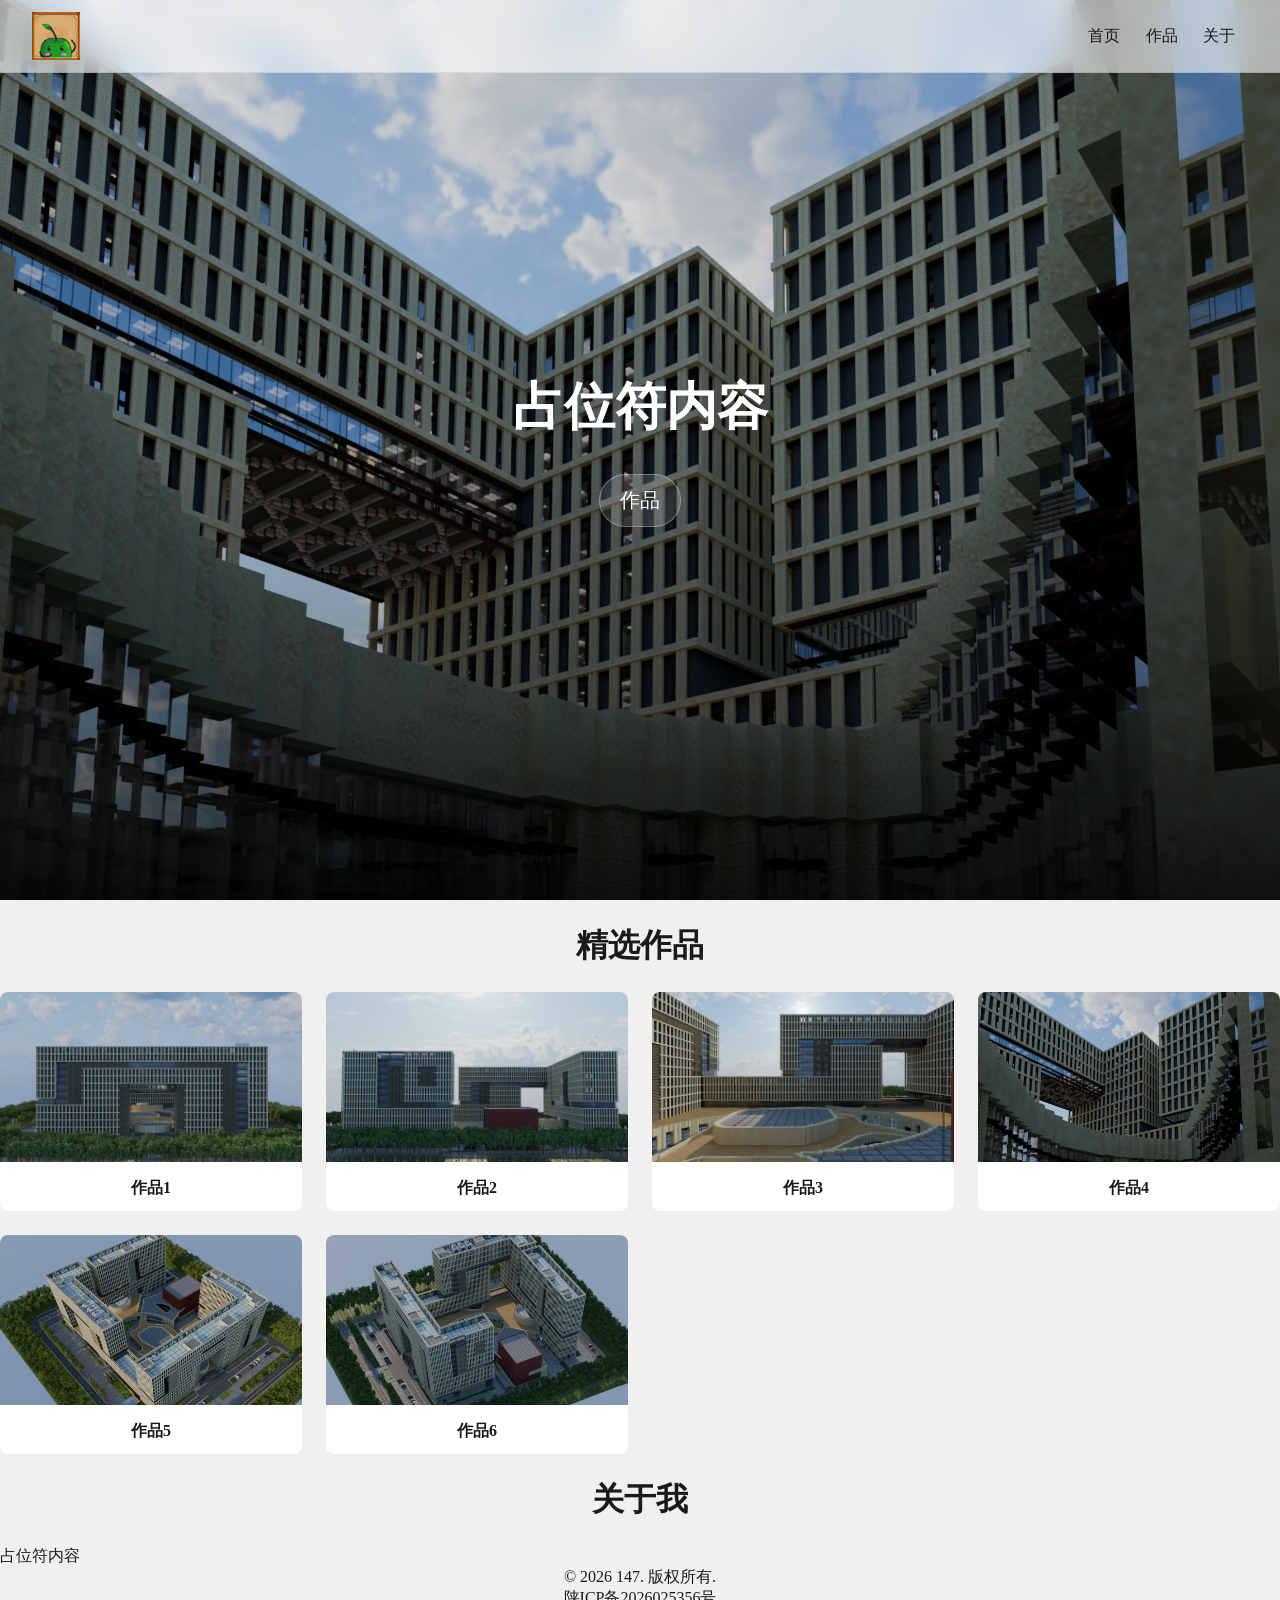
==== index.html @ 008776a1 "first commit" ====
<!DOCTYPE html>
<html lang="zh-CN">
    <head>
        <meta charset="UTF-8">
        <meta name="viewport" content="width=device-width, initial-scale=1.0">
        <link rel="icon" href="favicon.ico" />
        <link rel="stylesheet" href="styles.css">
        <title>147家园</title>
    </head>
    <body>
        <nav>
            <img src="logo.png" alt="Logo" class="logo">
            <ul class="nav-links">
                <li><a href="index.html">首页</a></li>
                <li><a href="portfolio.html">作品</a></li>
                <li><a href="about.html">关于</a></li>
            </ul>
        </nav>

        <main>
            <section class="hero">
                <img  class="hero-image" src="hero-image.png" alt="Hero Image">
                <div class="hero-content">
                    <h1>占位符内容</h1>
                    <a href="portfolio.html" class="btn">作品</a>
                </div>
            </section>

            <section>
                <h2>精选作品</h2>

                <ul class="selected-works">
                    <li class="work-card">
                        <a href="work1.html">
                            <img src="work1.png" alt="作品1">
                        </a>
                        <h3><a href="work1.html">作品1</a></h3>
                    </li>

                    <li class="work-card">
                        <a href="work2.html">
                            <img src="work2.png" alt="作品2">
                        </a>
                        <h3><a href="work2.html">作品2</a></h3>
                    </li>

                    <li class="work-card">
                        <a href="work3.html">
                            <img src="work3.png" alt="作品3">
                        </a>
                        <h3><a href="work3.html">作品3</a></h3>
                    </li>

                    <li class="work-card">
                        <a href="work4.html">
                            <img src="work4.png" alt="作品4">
                        </a>
                        <h3><a href="work4.html">作品4</a></h3>
                    </li>

                    <li class="work-card">
                        <a href="work5.html">
                            <img src="work5.png" alt="作品5">
                        </a>
                        <h3><a href="work5.html">作品5</a></h3>
                    </li>

                    <li class="work-card">
                        <a href="work6.html">
                            <img src="work6.png" alt="作品6">
                        </a>
                        <h3><a href="work6.html">作品6</a></h3>
                    </li>
                </ul>
            </section>

            <section class="about">
                <h2>关于我</h2>
                <p>占位符内容</p>
            </section>

        </main>

        <footer>
            <p>&copy; 2026 147. 版权所有.</p>
            <a href="https://beian.miit.gov.cn/" target="_blank">陕ICP备2026025356号</a>
        </footer>
    </body>
</html>
---- styles.css ----
/* 全局设置 */
* {
    margin: 0;
    padding: 0;
    box-sizing: border-box;
}

:root {
    --bg: #f2efef;
    --bg-elevated: #ffffff;
    --hover-bg: #f0f0f0;
    --text: #1a1a1a;
    --text-muted: #666;
    --border: rgba(0, 0, 0, 0.08);
}

body {
    background-color: var(--bg);
    color: var(--text);
    display: flex;
    flex-direction: column;
    min-height: 100vh;
}

li {
    list-style: none;
}

hr {
    border: 0;
    height: 0.1rem;
    background: linear-gradient(to right, transparent, #333, transparent);
}
a {
    text-decoration: none;
    color: inherit;
}

h2 {
    font-size: 2rem;
    display: block;
    margin: 1.5rem 0;
    text-align: center;
}

/* 导航栏样式 */
nav {
    z-index: 10;
    position: fixed;
    top: 0;
    left: 0;
    right: 0;
    background-color: rgba(255, 255, 255, 0.6);
    backdrop-filter: blur(16px);
    border-bottom: 1px solid var(--border);
    padding: 0.75rem 2rem;
    display: flex;
    align-items: center;
    justify-content: space-between;
}

.logo {
    height: 3rem;
    width: auto;
}

.nav-links {
    display: flex;
}

.nav-links li a {
    display: block;
    padding: 0.5rem 0.8rem;
}

.nav-links li a:hover {
    background-color: rgba(0, 0, 0, 0.08);
    border-radius: 4px;
}

/* Hero Section */
.hero {
    height: 100vh;
    position: relative;
    overflow: hidden;
}

.hero-image {
    position: absolute;
    width: 100%;
    height: 100%;
    object-fit: cover;
}

.hero::after {
    content: "";
    position: absolute;
    bottom: 0;
    left: 0;
    right: 0;
    height: 50%;
    background: linear-gradient(
        to top,
        rgba(0,0,0,0.7) 0%,
        rgba(0,0,0,0.3) 40%,
        transparent 100%
    );
    pointer-events: none;
}

.hero-content {
    color: #ffffff;
    position: absolute;
    z-index: 1;
    inset: 0;
    display: flex;
    flex-direction: column;
    justify-content: center;
    align-items: center;
    text-align: center;
    padding: 3rem 2rem;
}


.hero h1 {
    font-size: clamp(2rem, 4vw, 4rem);
    margin-bottom: 2rem;
}

.btn {
    display: inline-block;
    color: #ffffff;
    font-size: 1.25rem;
    background-color: rgba(255,255,255,0.15);
    padding: 0.75rem 1.25rem;
    text-align: center;
    border: 1px solid rgba(255,255,255,0.30);
    border-radius: 9999px;
    transition: background-color 0.2s ease;
}

.btn:hover {
    background-color: rgba(255,255,255,0.1);
}

/* 精选卡片 */
.selected-works {
    display: grid;
    grid-template-columns: repeat(auto-fill, minmax(280px, 1fr));
    gap: 1.5rem;
}

.work-card {
    background: var(--bg-elevated);
    border-radius: 8px;
    transition: box-shadow 0.3s ease, transform 0.3s ease;
}

.work-card a {
    display: block;
    overflow: hidden;
    border-radius: 8px 8px 0 0;
}

.work-card h3 {
    text-align: center;
    padding: 0.75rem 1rem;
    font-size: 1rem;
    font-weight: 600;
}

.work-card img {
    width: 100%;
    aspect-ratio: 16 / 9;
    object-fit: cover;
    transition: transform 0.3s ease;
}

.work-card:hover {   
    box-shadow: 0 8px 24px rgba(0, 0, 0, 0.1);
    transform: translateY(-4px);
}

.work-card:hover img {
    transform: scale(1.04);
}

/* 关于 */

/* 页脚 */
footer {
    text-align: center;
}
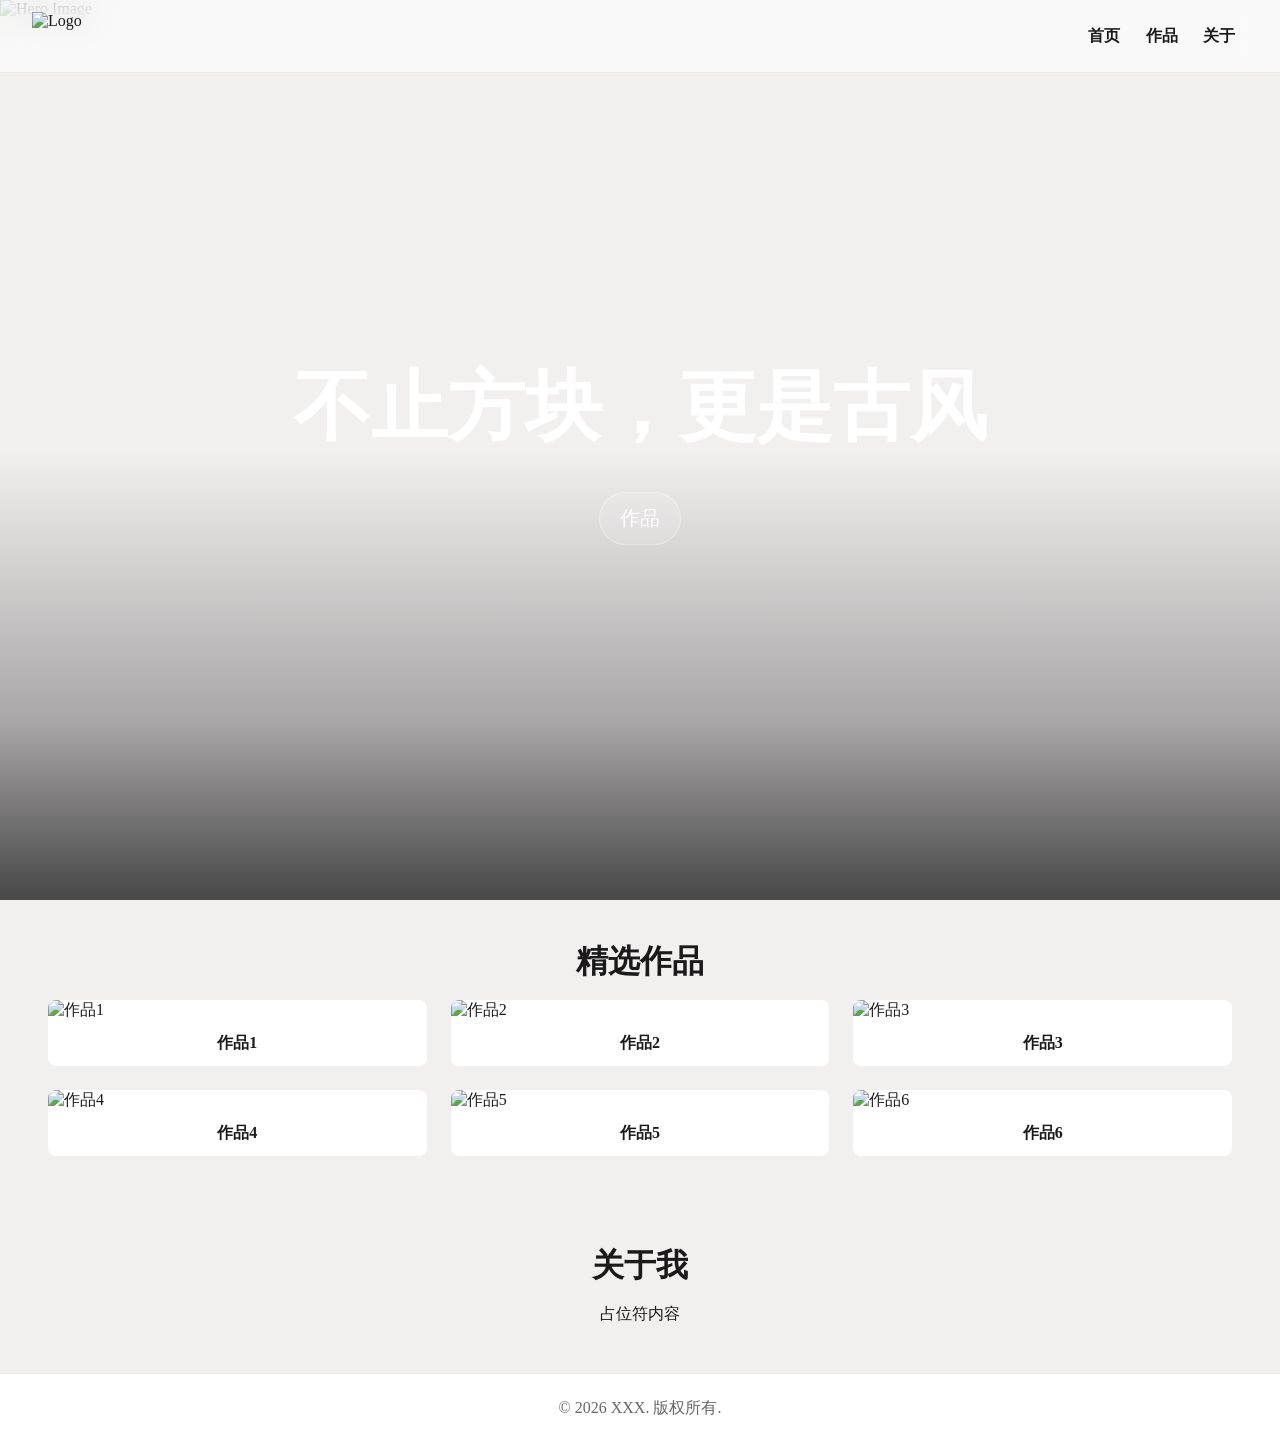
==== commit 3973ce45: "基本完善了首页，新加了README描述本项目" ====
--- a/index.html
+++ b/index.html
@@ -5,11 +5,11 @@
         <meta name="viewport" content="width=device-width, initial-scale=1.0">
         <link rel="icon" href="favicon.ico" />
         <link rel="stylesheet" href="styles.css">
-        <title>147家园</title>
+        <title>XXX家园</title>
     </head>
     <body>
         <nav>
-            <img src="logo.png" alt="Logo" class="logo">
+            <img src="images/logo.png" alt="Logo" class="logo">
             <ul class="nav-links">
                 <li><a href="index.html">首页</a></li>
                 <li><a href="portfolio.html">作品</a></li>
@@ -19,55 +19,55 @@
 
         <main>
             <section class="hero">
-                <img  class="hero-image" src="hero-image.png" alt="Hero Image">
+                <img  class="hero-image" src="images/hero-image.png" alt="Hero Image">
                 <div class="hero-content">
-                    <h1>占位符内容</h1>
+                    <h1>不止方块，更是古风</h1>
                     <a href="portfolio.html" class="btn">作品</a>
                 </div>
             </section>
 
-            <section>
+            <section class="selected-portfolio">
                 <h2>精选作品</h2>
 
                 <ul class="selected-works">
                     <li class="work-card">
                         <a href="work1.html">
-                            <img src="work1.png" alt="作品1">
+                            <img src="images/work1.png" alt="作品1">
                         </a>
                         <h3><a href="work1.html">作品1</a></h3>
                     </li>
 
                     <li class="work-card">
                         <a href="work2.html">
-                            <img src="work2.png" alt="作品2">
+                            <img src="images/work2.png" alt="作品2">
                         </a>
                         <h3><a href="work2.html">作品2</a></h3>
                     </li>
 
                     <li class="work-card">
                         <a href="work3.html">
-                            <img src="work3.png" alt="作品3">
+                            <img src="images/work3.png" alt="作品3">
                         </a>
                         <h3><a href="work3.html">作品3</a></h3>
                     </li>
 
                     <li class="work-card">
                         <a href="work4.html">
-                            <img src="work4.png" alt="作品4">
+                            <img src="images/work4.png" alt="作品4">
                         </a>
                         <h3><a href="work4.html">作品4</a></h3>
                     </li>
 
                     <li class="work-card">
                         <a href="work5.html">
-                            <img src="work5.png" alt="作品5">
+                            <img src="images/work5.png" alt="作品5">
                         </a>
                         <h3><a href="work5.html">作品5</a></h3>
                     </li>
 
                     <li class="work-card">
                         <a href="work6.html">
-                            <img src="work6.png" alt="作品6">
+                            <img src="images/work6.png" alt="作品6">
                         </a>
                         <h3><a href="work6.html">作品6</a></h3>
                     </li>
@@ -82,8 +82,7 @@
         </main>
 
         <footer>
-            <p>&copy; 2026 147. 版权所有.</p>
-            <a href="https://beian.miit.gov.cn/" target="_blank">陕ICP备2026025356号</a>
+            <p>&copy; 2026 XXX. 版权所有.</p>
         </footer>
     </body>
 </html>
--- a/styles.css
+++ b/styles.css
@@ -1,4 +1,4 @@
-/* 全局设置 */
+/* ===全局设置=== */
 * {
     margin: 0;
     padding: 0;
@@ -8,7 +8,6 @@
 :root {
     --bg: #f2efef;
     --bg-elevated: #ffffff;
-    --hover-bg: #f0f0f0;
     --text: #1a1a1a;
     --text-muted: #666;
     --border: rgba(0, 0, 0, 0.08);
@@ -26,11 +25,6 @@
     list-style: none;
 }
 
-hr {
-    border: 0;
-    height: 0.1rem;
-    background: linear-gradient(to right, transparent, #333, transparent);
-}
 a {
     text-decoration: none;
     color: inherit;
@@ -38,12 +32,12 @@
 
 h2 {
     font-size: 2rem;
-    display: block;
-    margin: 1.5rem 0;
-    text-align: center;
-}
-
-/* 导航栏样式 */
+    margin-top: 1.5rem;
+    margin-bottom: 1rem;
+    text-align: center;
+}
+
+/* ===导航栏样式=== */
 nav {
     z-index: 10;
     position: fixed;
@@ -71,6 +65,7 @@
 .nav-links li a {
     display: block;
     padding: 0.5rem 0.8rem;
+    font-weight: bold;
 }
 
 .nav-links li a:hover {
@@ -78,7 +73,7 @@
     border-radius: 4px;
 }
 
-/* Hero Section */
+/* ===Hero=== */
 .hero {
     height: 100vh;
     position: relative;
@@ -117,13 +112,12 @@
     flex-direction: column;
     justify-content: center;
     align-items: center;
-    text-align: center;
     padding: 3rem 2rem;
 }
 
 
 .hero h1 {
-    font-size: clamp(2rem, 4vw, 4rem);
+    font-size: clamp(2rem, 6vw, 12rem);
     margin-bottom: 2rem;
 }
 
@@ -131,6 +125,7 @@
     display: inline-block;
     color: #ffffff;
     font-size: 1.25rem;
+    font-size: bold;
     background-color: rgba(255,255,255,0.15);
     padding: 0.75rem 1.25rem;
     text-align: center;
@@ -143,10 +138,14 @@
     background-color: rgba(255,255,255,0.1);
 }
 
-/* 精选卡片 */
+/* ===精选卡片=== */
+.selected-portfolio {
+    padding: 1rem 3rem;
+}
+
 .selected-works {
     display: grid;
-    grid-template-columns: repeat(auto-fill, minmax(280px, 1fr));
+    grid-template-columns: repeat(auto-fill, minmax(min(280px, 100%), 1fr));
     gap: 1.5rem;
 }
 
@@ -182,12 +181,40 @@
 }
 
 .work-card:hover img {
-    transform: scale(1.04);
-}
-
-/* 关于 */
-
-/* 页脚 */
+    transform: scale(1.05);
+}
+
+/* ===关于=== */
+
+.about {
+    text-align: center;
+    padding: 1.5rem;
+    margin:1.5rem 0;
+}
+
+.about p {
+    max-width: 700px;
+    margin: 0 auto;
+}
+
+/* ===页脚=== */
+
 footer {
-    text-align: center;
+    border-top: 1px solid var(--border);
+    color: var(--text-muted);
+    padding: 1.5rem;
+    background-color: var(--bg-elevated);
+    text-align: center;
+}
+
+footer a:hover {
+    color: var(--text);
+}
+
+/* ===响应式=== */
+
+@media (max-width: 600px) {
+    .sel-portfolio {
+        padding: 1rem;
+    }
 }
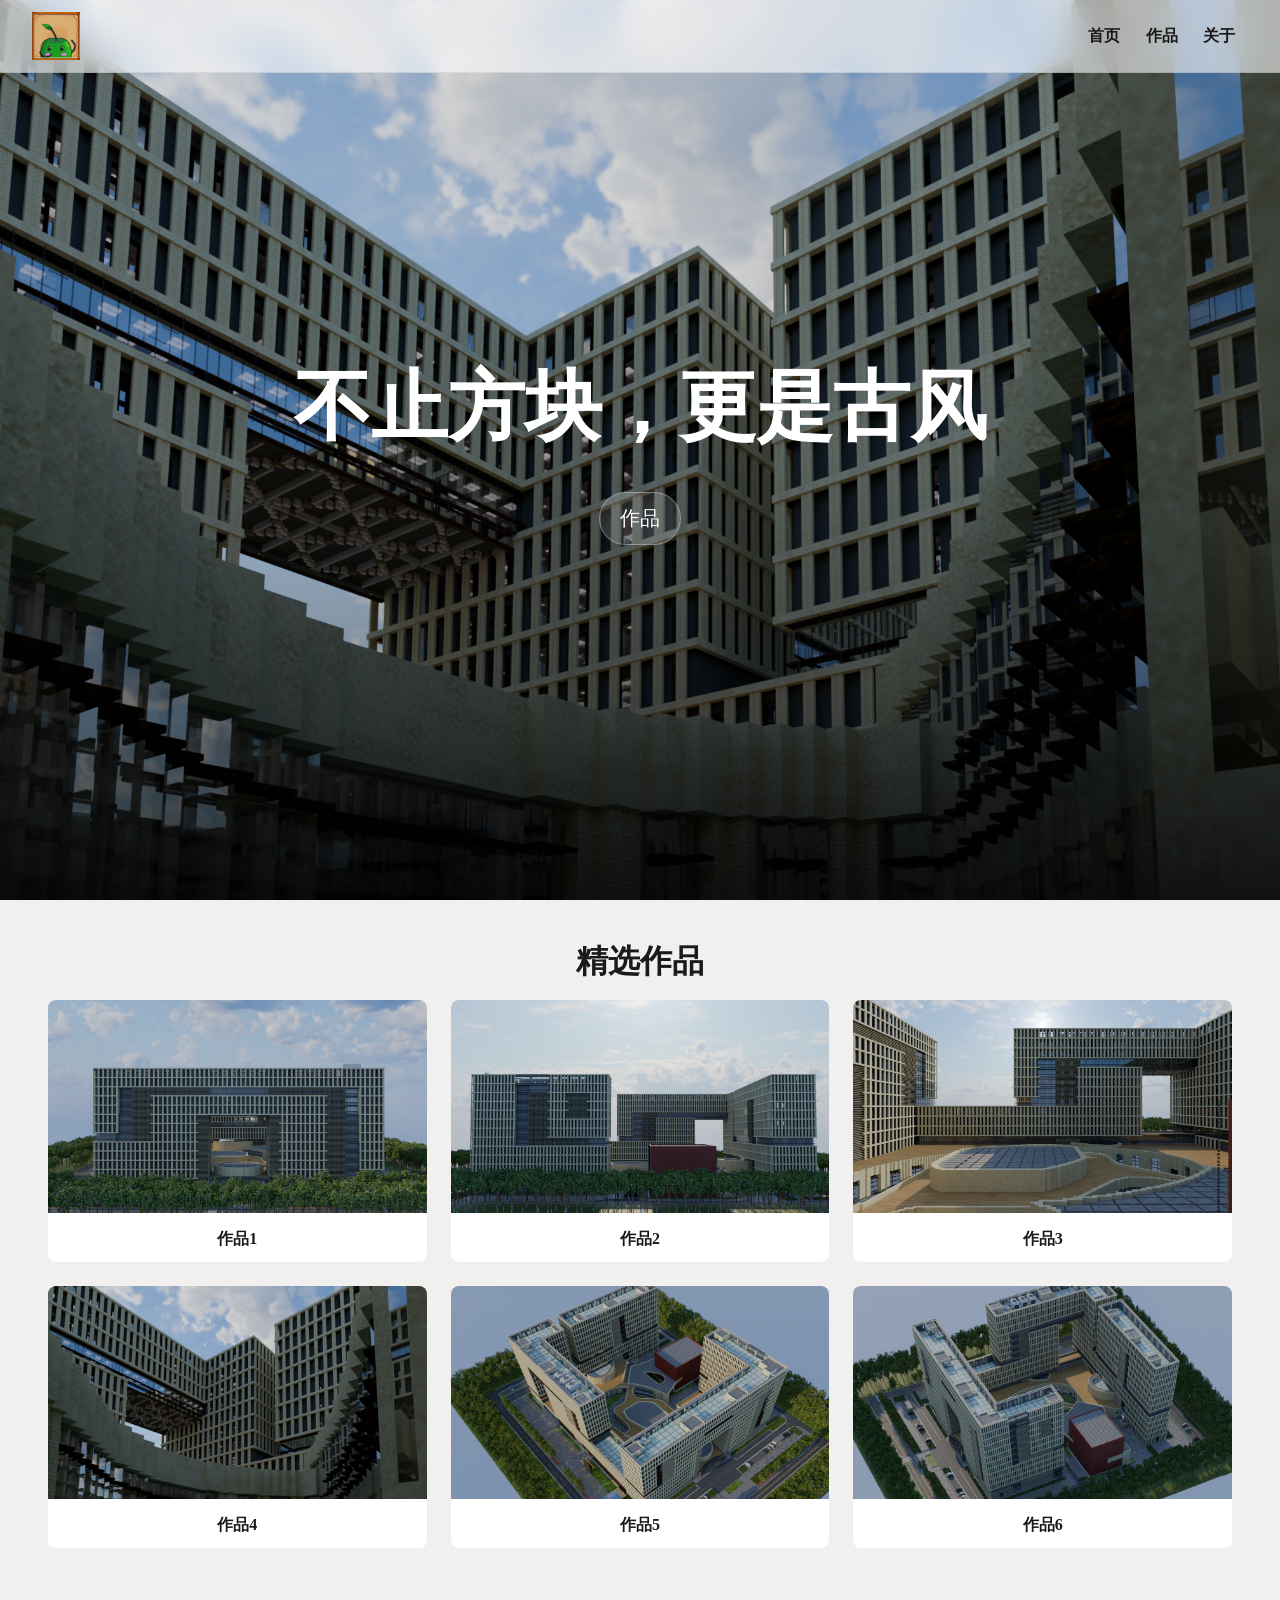
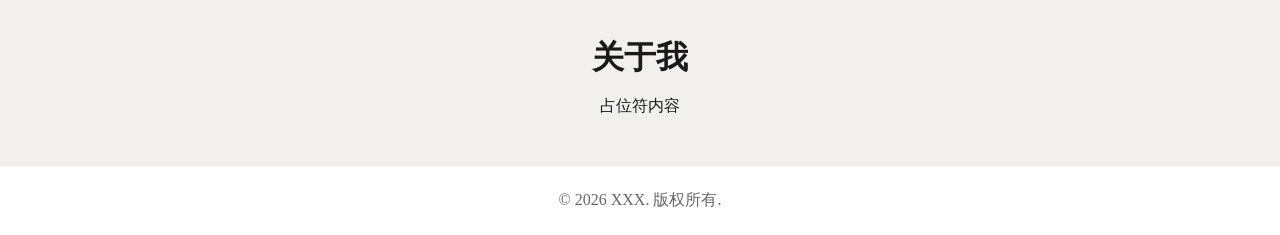
==== commit 95a93a5b: "修正了html图片索引问题" ====
--- a/index.html
+++ b/index.html
@@ -9,7 +9,7 @@
     </head>
     <body>
         <nav>
-            <img src="images/logo.png" alt="Logo" class="logo">
+            <img src="assets/images/logo.png" alt="Logo" class="logo">
             <ul class="nav-links">
                 <li><a href="index.html">首页</a></li>
                 <li><a href="portfolio.html">作品</a></li>
@@ -19,7 +19,7 @@
 
         <main>
             <section class="hero">
-                <img  class="hero-image" src="images/hero-image.png" alt="Hero Image">
+                <img  class="hero-image" src="assets/images/hero-image.png" alt="Hero Image">
                 <div class="hero-content">
                     <h1>不止方块，更是古风</h1>
                     <a href="portfolio.html" class="btn">作品</a>
@@ -32,42 +32,42 @@
                 <ul class="selected-works">
                     <li class="work-card">
                         <a href="work1.html">
-                            <img src="images/work1.png" alt="作品1">
+                            <img src="assets/images/work1.png" alt="作品1">
                         </a>
                         <h3><a href="work1.html">作品1</a></h3>
                     </li>
 
                     <li class="work-card">
                         <a href="work2.html">
-                            <img src="images/work2.png" alt="作品2">
+                            <img src="assets/images/work2.png" alt="作品2">
                         </a>
                         <h3><a href="work2.html">作品2</a></h3>
                     </li>
 
                     <li class="work-card">
                         <a href="work3.html">
-                            <img src="images/work3.png" alt="作品3">
+                            <img src="assets/images/work3.png" alt="作品3">
                         </a>
                         <h3><a href="work3.html">作品3</a></h3>
                     </li>
 
                     <li class="work-card">
                         <a href="work4.html">
-                            <img src="images/work4.png" alt="作品4">
+                            <img src="assets/images/work4.png" alt="作品4">
                         </a>
                         <h3><a href="work4.html">作品4</a></h3>
                     </li>
 
                     <li class="work-card">
                         <a href="work5.html">
-                            <img src="images/work5.png" alt="作品5">
+                            <img src="assets/images/work5.png" alt="作品5">
                         </a>
                         <h3><a href="work5.html">作品5</a></h3>
                     </li>
 
                     <li class="work-card">
                         <a href="work6.html">
-                            <img src="images/work6.png" alt="作品6">
+                            <img src="assets/images/work6.png" alt="作品6">
                         </a>
                         <h3><a href="work6.html">作品6</a></h3>
                     </li>
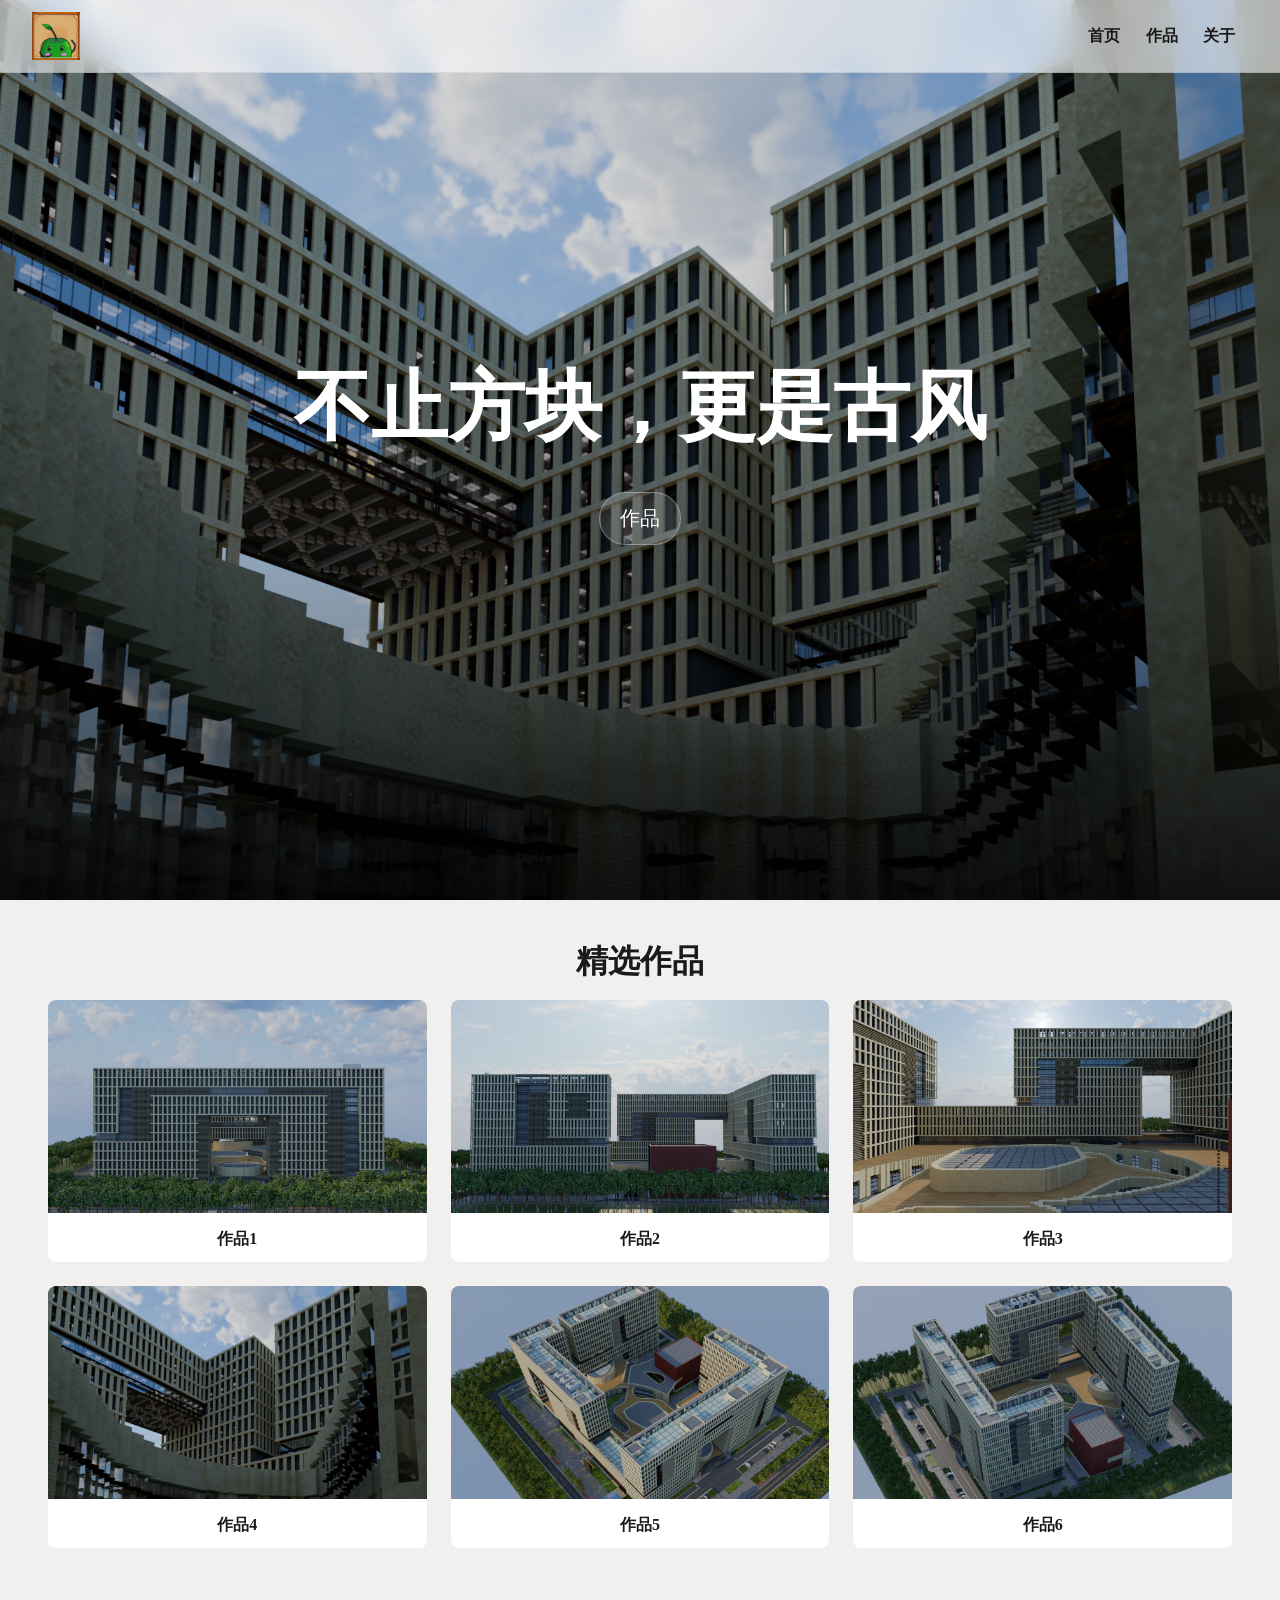
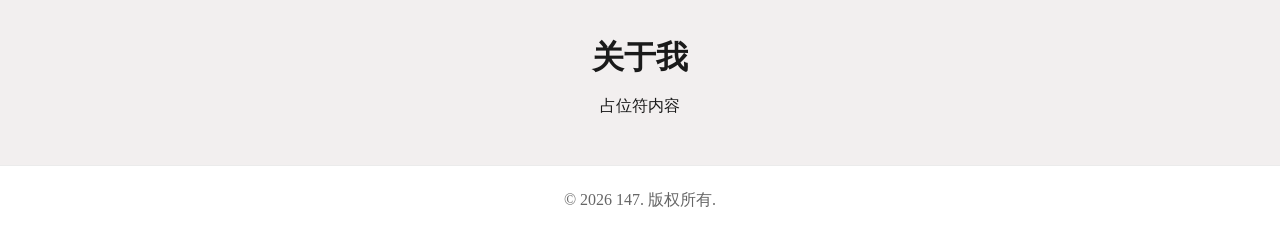
==== commit 160f238e: "修改项目描述" ====
--- a/index.html
+++ b/index.html
@@ -5,7 +5,7 @@
         <meta name="viewport" content="width=device-width, initial-scale=1.0">
         <link rel="icon" href="favicon.ico" />
         <link rel="stylesheet" href="styles.css">
-        <title>XXX家园</title>
+        <title>147家园</title>
     </head>
     <body>
         <nav>
@@ -82,7 +82,7 @@
         </main>
 
         <footer>
-            <p>&copy; 2026 XXX. 版权所有.</p>
+            <p>&copy; 2026 147. 版权所有.</p>
         </footer>
     </body>
 </html>
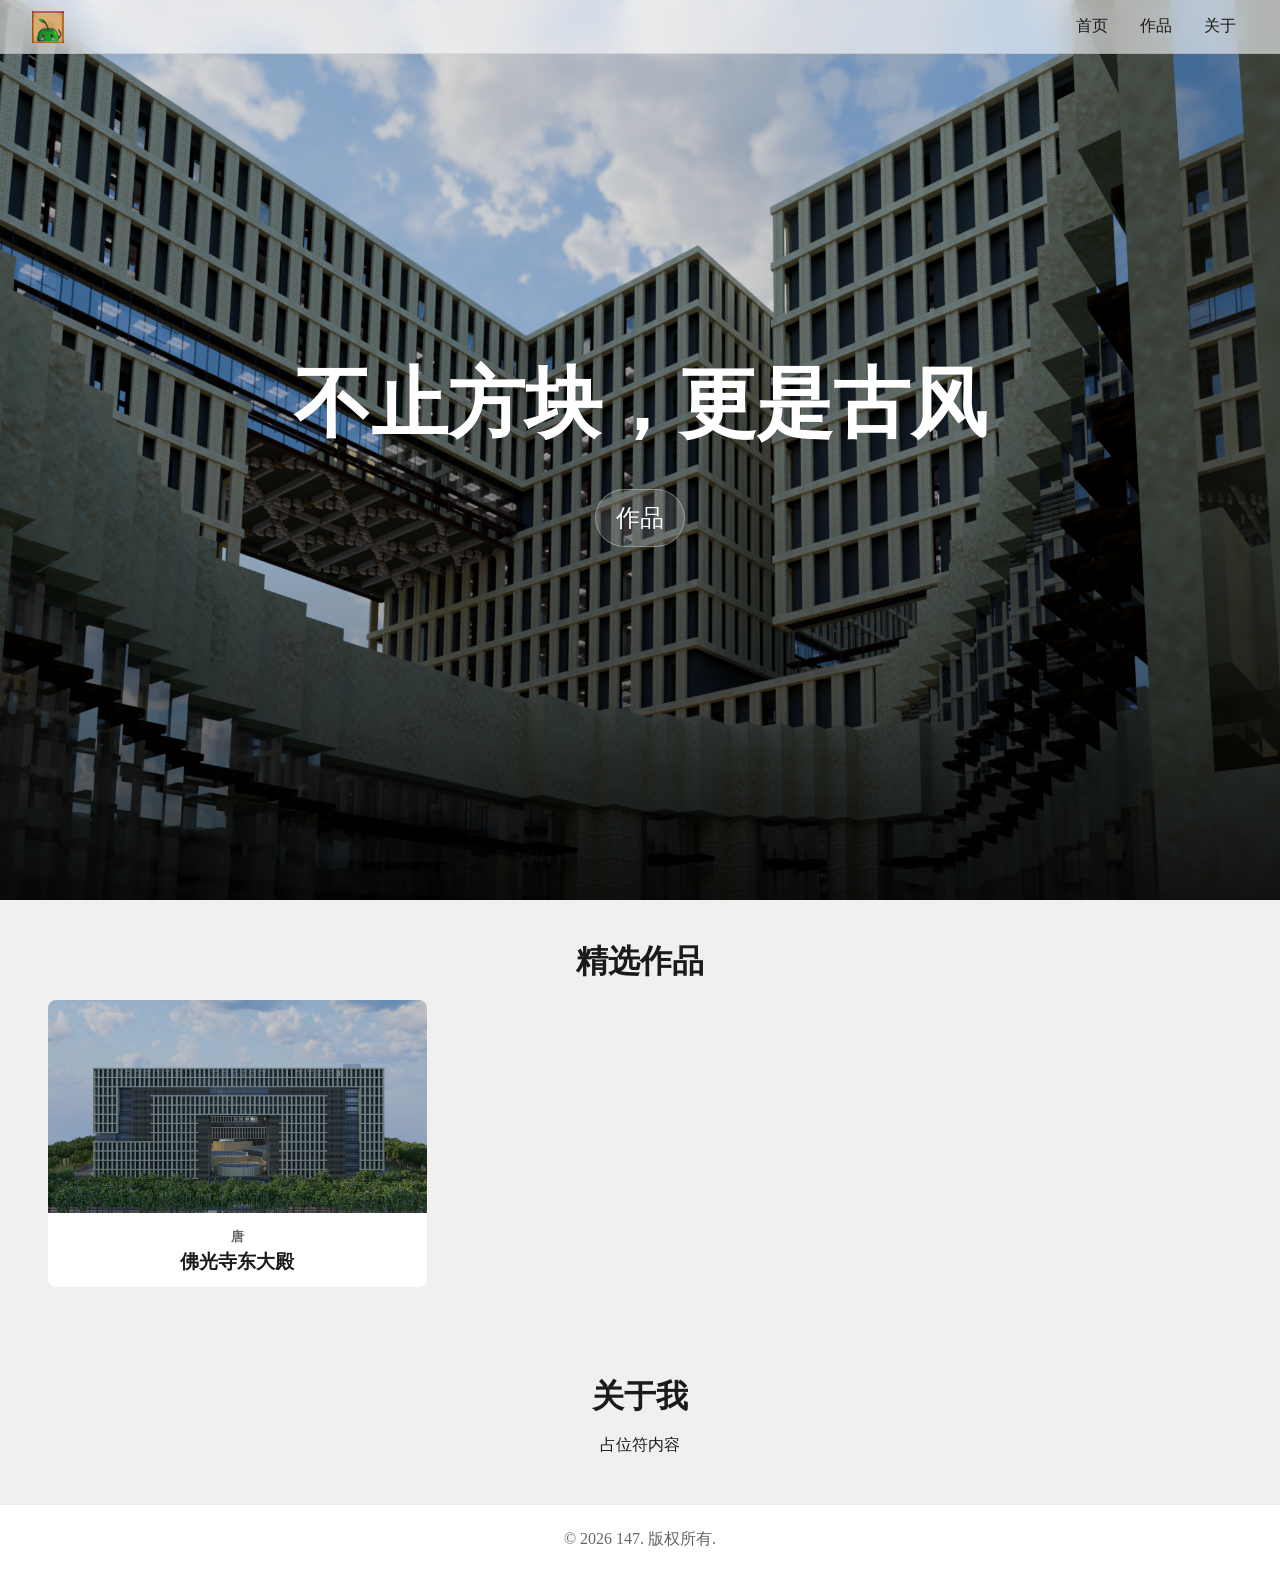
==== commit 3f5b7d69: "加入了精选卡片的JSON；修改了精选卡片的样式，使整张卡片都可以链接至作品；加入了调试用JS" ====
--- a/index.html
+++ b/index.html
@@ -5,6 +5,7 @@
         <meta name="viewport" content="width=device-width, initial-scale=1.0">
         <link rel="icon" href="favicon.ico" />
         <link rel="stylesheet" href="styles.css">
+        <script src="main.js" defer></script>
         <title>147家园</title>
     </head>
     <body>
@@ -31,45 +32,15 @@
 
                 <ul class="selected-works">
                     <li class="work-card">
-                        <a href="work1.html">
-                            <img src="assets/images/work1.png" alt="作品1">
+                        <a href="assets/card/work1.html" class="work-link">
+                            <div class="work-thumb">
+                                <img src="assets/images/work1.png" alt="作品1">
+                            </div>
+                            <div class="workinfo">
+                                <span class="dynasty">唐</span>
+                                <h3>佛光寺东大殿</h3>
+                            </div>
                         </a>
-                        <h3><a href="work1.html">作品1</a></h3>
-                    </li>
-
-                    <li class="work-card">
-                        <a href="work2.html">
-                            <img src="assets/images/work2.png" alt="作品2">
-                        </a>
-                        <h3><a href="work2.html">作品2</a></h3>
-                    </li>
-
-                    <li class="work-card">
-                        <a href="work3.html">
-                            <img src="assets/images/work3.png" alt="作品3">
-                        </a>
-                        <h3><a href="work3.html">作品3</a></h3>
-                    </li>
-
-                    <li class="work-card">
-                        <a href="work4.html">
-                            <img src="assets/images/work4.png" alt="作品4">
-                        </a>
-                        <h3><a href="work4.html">作品4</a></h3>
-                    </li>
-
-                    <li class="work-card">
-                        <a href="work5.html">
-                            <img src="assets/images/work5.png" alt="作品5">
-                        </a>
-                        <h3><a href="work5.html">作品5</a></h3>
-                    </li>
-
-                    <li class="work-card">
-                        <a href="work6.html">
-                            <img src="assets/images/work6.png" alt="作品6">
-                        </a>
-                        <h3><a href="work6.html">作品6</a></h3>
                     </li>
                 </ul>
             </section>
--- a/styles.css
+++ b/styles.css
@@ -47,25 +47,25 @@
     background-color: rgba(255, 255, 255, 0.6);
     backdrop-filter: blur(16px);
     border-bottom: 1px solid var(--border);
-    padding: 0.75rem 2rem;
+    padding: 0.5rem 2rem;
     display: flex;
     align-items: center;
     justify-content: space-between;
 }
 
 .logo {
-    height: 3rem;
+    height: 2rem;
     width: auto;
 }
 
 .nav-links {
     display: flex;
+    gap: 0.5rem;
 }
 
 .nav-links li a {
     display: block;
-    padding: 0.5rem 0.8rem;
-    font-weight: bold;
+    padding: 0.5rem 0.75rem;
 }
 
 .nav-links li a:hover {
@@ -124,7 +124,7 @@
 .btn {
     display: inline-block;
     color: #ffffff;
-    font-size: 1.25rem;
+    font-size: 1.5rem;
     font-size: bold;
     background-color: rgba(255,255,255,0.15);
     padding: 0.75rem 1.25rem;
@@ -155,24 +155,36 @@
     transition: box-shadow 0.3s ease, transform 0.3s ease;
 }
 
-.work-card a {
+.work-link {
     display: block;
+}
+
+.work-thumb {
     overflow: hidden;
     border-radius: 8px 8px 0 0;
 }
 
-.work-card h3 {
-    text-align: center;
-    padding: 0.75rem 1rem;
-    font-size: 1rem;
-    font-weight: 600;
-}
-
-.work-card img {
+.work-thumb img {
     width: 100%;
     aspect-ratio: 16 / 9;
     object-fit: cover;
     transition: transform 0.3s ease;
+}
+
+.workinfo {
+    font-size: 1rem;
+    font-weight: 700;
+    font-family: fangsong;
+    text-align: center;
+    padding: 0.75rem 1rem;
+}
+
+.dynasty {
+    display: block;
+    margin-bottom: 0.2rem;
+    color: var(--text-muted);
+    font-size: 0.8rem;
+    font-weight: 700;
 }
 
 .work-card:hover {   
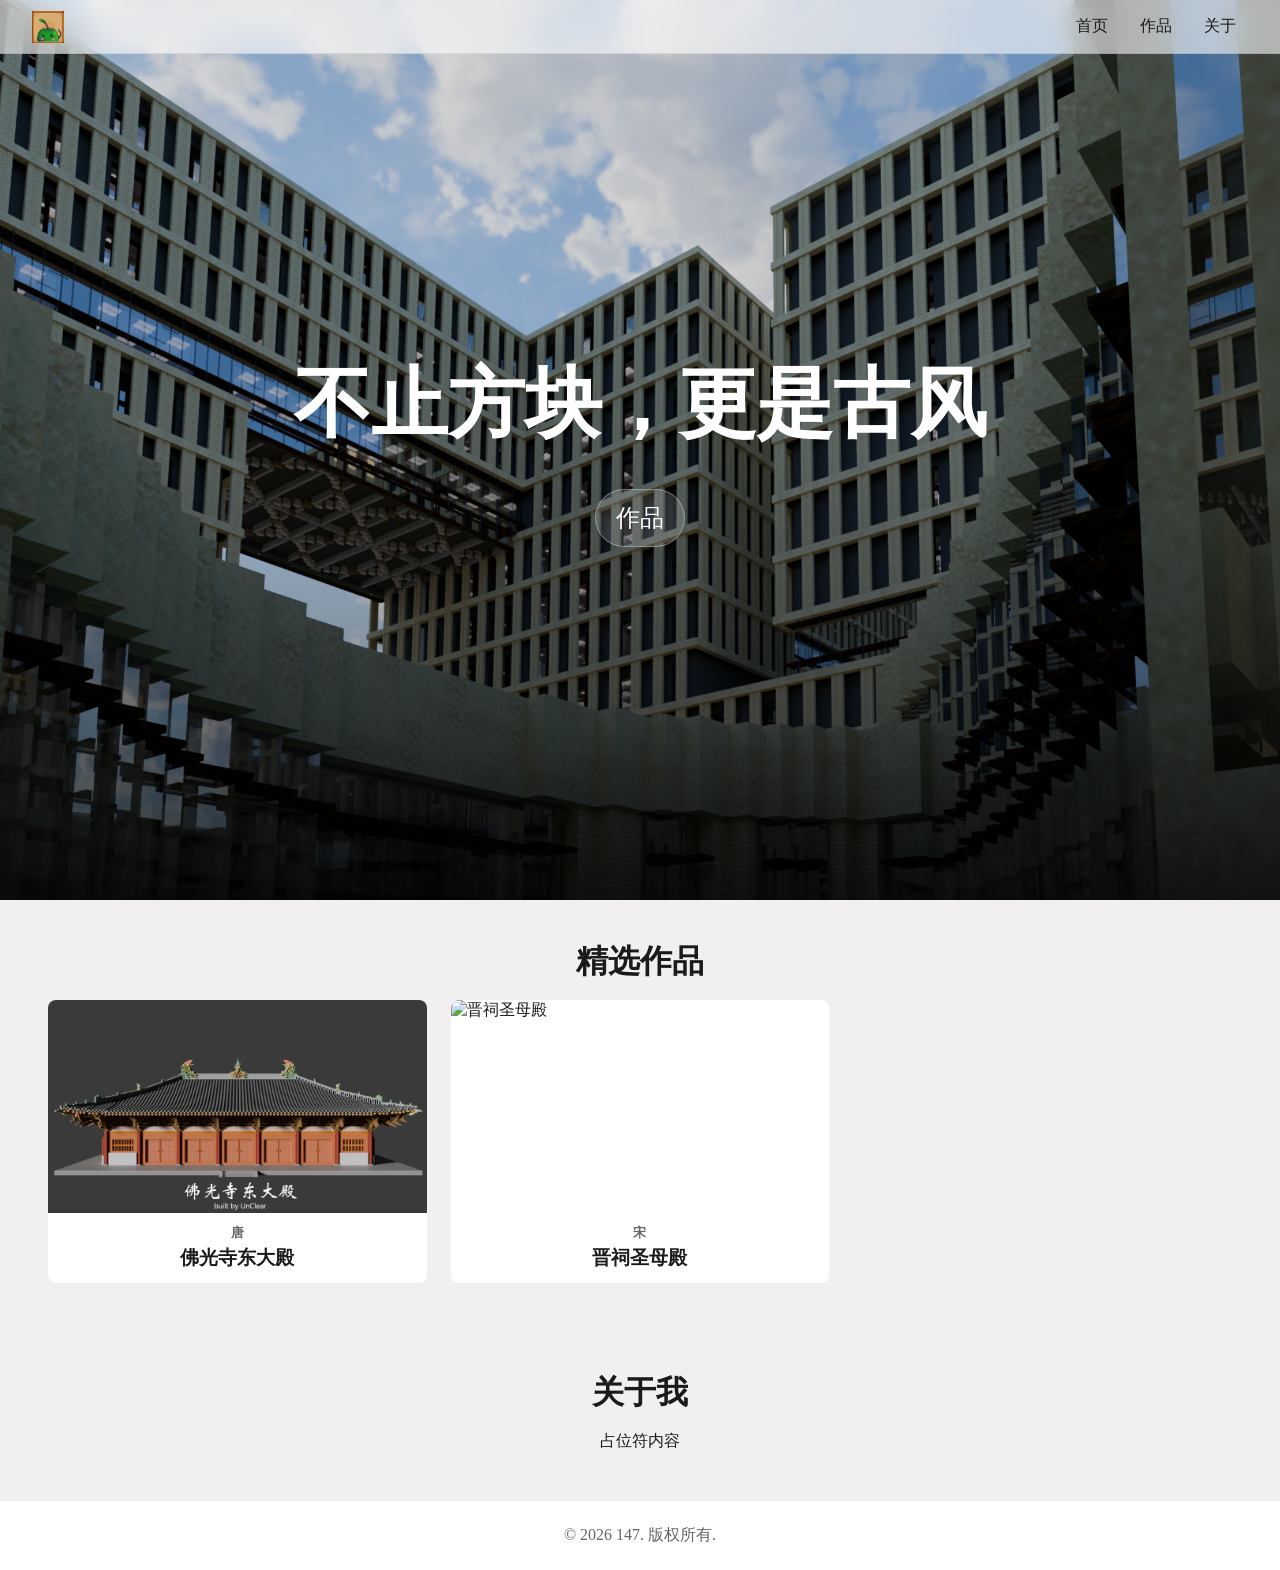
==== commit 52cd53e6: "JS完成作品详情卡片跳出，不用生成新的html，完成了作品详情卡片的制作" ====
--- a/index.html
+++ b/index.html
@@ -4,7 +4,7 @@
         <meta charset="UTF-8">
         <meta name="viewport" content="width=device-width, initial-scale=1.0">
         <link rel="icon" href="favicon.ico" />
-        <link rel="stylesheet" href="styles.css">
+        <link rel="stylesheet" href="index-styles.css">
         <script src="main.js" defer></script>
         <title>147家园</title>
     </head>
@@ -30,19 +30,9 @@
             <section class="selected-portfolio">
                 <h2>精选作品</h2>
 
-                <ul class="selected-works">
-                    <li class="work-card">
-                        <a href="assets/card/work1.html" class="work-link">
-                            <div class="work-thumb">
-                                <img src="assets/images/work1.png" alt="作品1">
-                            </div>
-                            <div class="workinfo">
-                                <span class="dynasty">唐</span>
-                                <h3>佛光寺东大殿</h3>
-                            </div>
-                        </a>
-                    </li>
+                <ul class="selected-works"> 
                 </ul>
+                
             </section>
 
             <section class="about">
--- a/index-styles.css
+++ b/index-styles.css
@@ -0,0 +1,229 @@
+/* ===全局设置=== */
+* {
+    margin: 0;
+    padding: 0;
+    box-sizing: border-box;
+}
+
+:root {
+    --bg: #f2efef;
+    --bg-elevated: #ffffff;
+    --text: #1a1a1a;
+    --text-muted: #666;
+    --border: rgba(0, 0, 0, 0.08);
+}
+
+body {
+    background-color: var(--bg);
+    color: var(--text);
+    display: flex;
+    flex-direction: column;
+    min-height: 100vh;
+}
+
+li {
+    list-style: none;
+}
+
+a {
+    text-decoration: none;
+    color: inherit;
+}
+
+h2 {
+    font-size: 2rem;
+    margin-top: 1.5rem;
+    margin-bottom: 1rem;
+    text-align: center;
+}
+
+/* ===导航栏样式=== */
+nav {
+    z-index: 10;
+    position: fixed;
+    top: 0;
+    left: 0;
+    right: 0;
+    background-color: rgba(255, 255, 255, 0.6);
+    backdrop-filter: blur(16px);
+    border-bottom: 1px solid var(--border);
+    padding: 0.5rem 2rem;
+    display: flex;
+    align-items: center;
+    justify-content: space-between;
+}
+
+.logo {
+    height: 2rem;
+    width: auto;
+}
+
+.nav-links {
+    display: flex;
+    gap: 0.5rem;
+}
+
+.nav-links li a {
+    display: block;
+    padding: 0.5rem 0.75rem;
+}
+
+.nav-links li a:hover {
+    background-color: rgba(0, 0, 0, 0.08);
+    border-radius: 4px;
+}
+
+/* ===Hero=== */
+.hero {
+    height: 100vh;
+    position: relative;
+    overflow: hidden;
+}
+
+.hero-image {
+    position: absolute;
+    width: 100%;
+    height: 100%;
+    object-fit: cover;
+}
+
+.hero::after {
+    content: "";
+    position: absolute;
+    bottom: 0;
+    left: 0;
+    right: 0;
+    height: 50%;
+    background: linear-gradient(
+        to top,
+        rgba(0,0,0,0.7) 0%,
+        rgba(0,0,0,0.3) 40%,
+        transparent 100%
+    );
+    pointer-events: none;
+}
+
+.hero-content {
+    color: #ffffff;
+    position: absolute;
+    z-index: 1;
+    inset: 0;
+    display: flex;
+    flex-direction: column;
+    justify-content: center;
+    align-items: center;
+    padding: 3rem 2rem;
+}
+
+
+.hero h1 {
+    font-size: clamp(2rem, 6vw, 12rem);
+    margin-bottom: 2rem;
+}
+
+.btn {
+    display: inline-block;
+    color: #ffffff;
+    font-size: 1.5rem;
+    font-size: bold;
+    background-color: rgba(255,255,255,0.15);
+    padding: 0.75rem 1.25rem;
+    text-align: center;
+    border: 1px solid rgba(255,255,255,0.30);
+    border-radius: 9999px;
+    transition: background-color 0.2s ease;
+}
+
+.btn:hover {
+    background-color: rgba(255,255,255,0.1);
+}
+
+/* ===精选卡片=== */
+.selected-portfolio {
+    padding: 1rem 3rem;
+}
+
+.selected-works {
+    display: grid;
+    grid-template-columns: repeat(auto-fill, minmax(min(280px, 100%), 1fr));
+    gap: 1.5rem;
+}
+
+.work-card {
+    cursor: pointer;
+    background: var(--bg-elevated);
+    border-radius: 8px;
+    transition: box-shadow 0.3s ease, transform 0.3s ease;
+}
+
+.work-thumb {
+    aspect-ratio: 16 / 9;
+    overflow: hidden;
+    border-radius: 8px 8px 0 0;
+}
+
+.work-thumb img {
+    width: 100%;
+    height: 100%;
+    object-fit: cover;
+    transition: transform 0.3s ease;
+}
+.workinfo {
+    font-size: 1rem;
+    font-weight: 700;
+    font-family: fangsong;
+    text-align: center;
+    padding: 0.75rem 1rem;
+}
+
+.dynasty {
+    display: block;
+    margin-bottom: 0.2rem;
+    color: var(--text-muted);
+    font-size: 0.8rem;
+    font-weight: 700;
+}
+
+.work-card:hover {   
+    box-shadow: 0 8px 24px rgba(0, 0, 0, 0.1);
+    transform: translateY(-4px);
+}
+
+.work-card:hover img {
+    transform: scale(1.05);
+}
+
+/* ===关于=== */
+
+.about {
+    text-align: center;
+    padding: 1.5rem;
+    margin:1.5rem 0;
+}
+
+.about p {
+    max-width: 700px;
+    margin: 0 auto;
+}
+
+/* ===页脚=== */
+
+footer {
+    border-top: 1px solid var(--border);
+    color: var(--text-muted);
+    padding: 1.5rem;
+    background-color: var(--bg-elevated);
+    text-align: center;
+}
+
+footer a:hover {
+    color: var(--text);
+}
+
+/* ===响应式=== */
+
+@media (max-width: 600px) {
+    .sel-portfolio {
+        padding: 1rem;
+    }
+}
